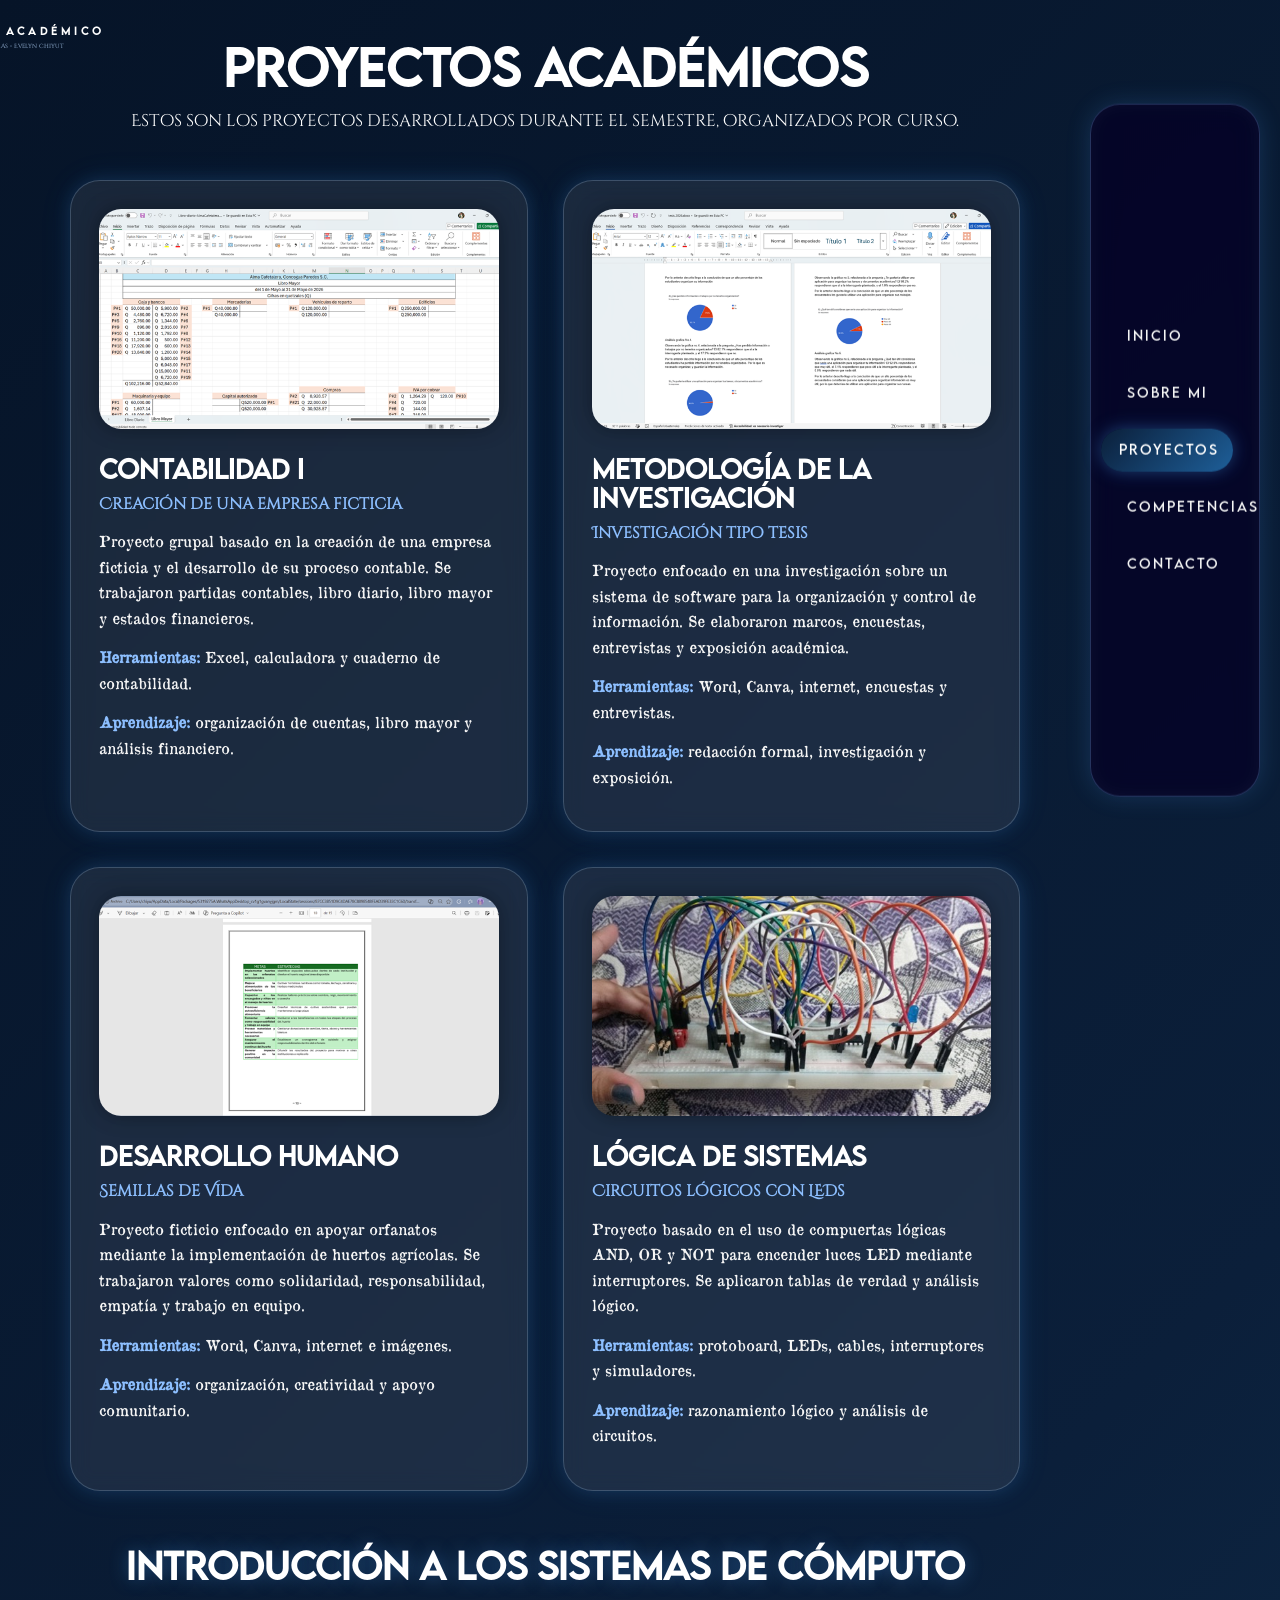
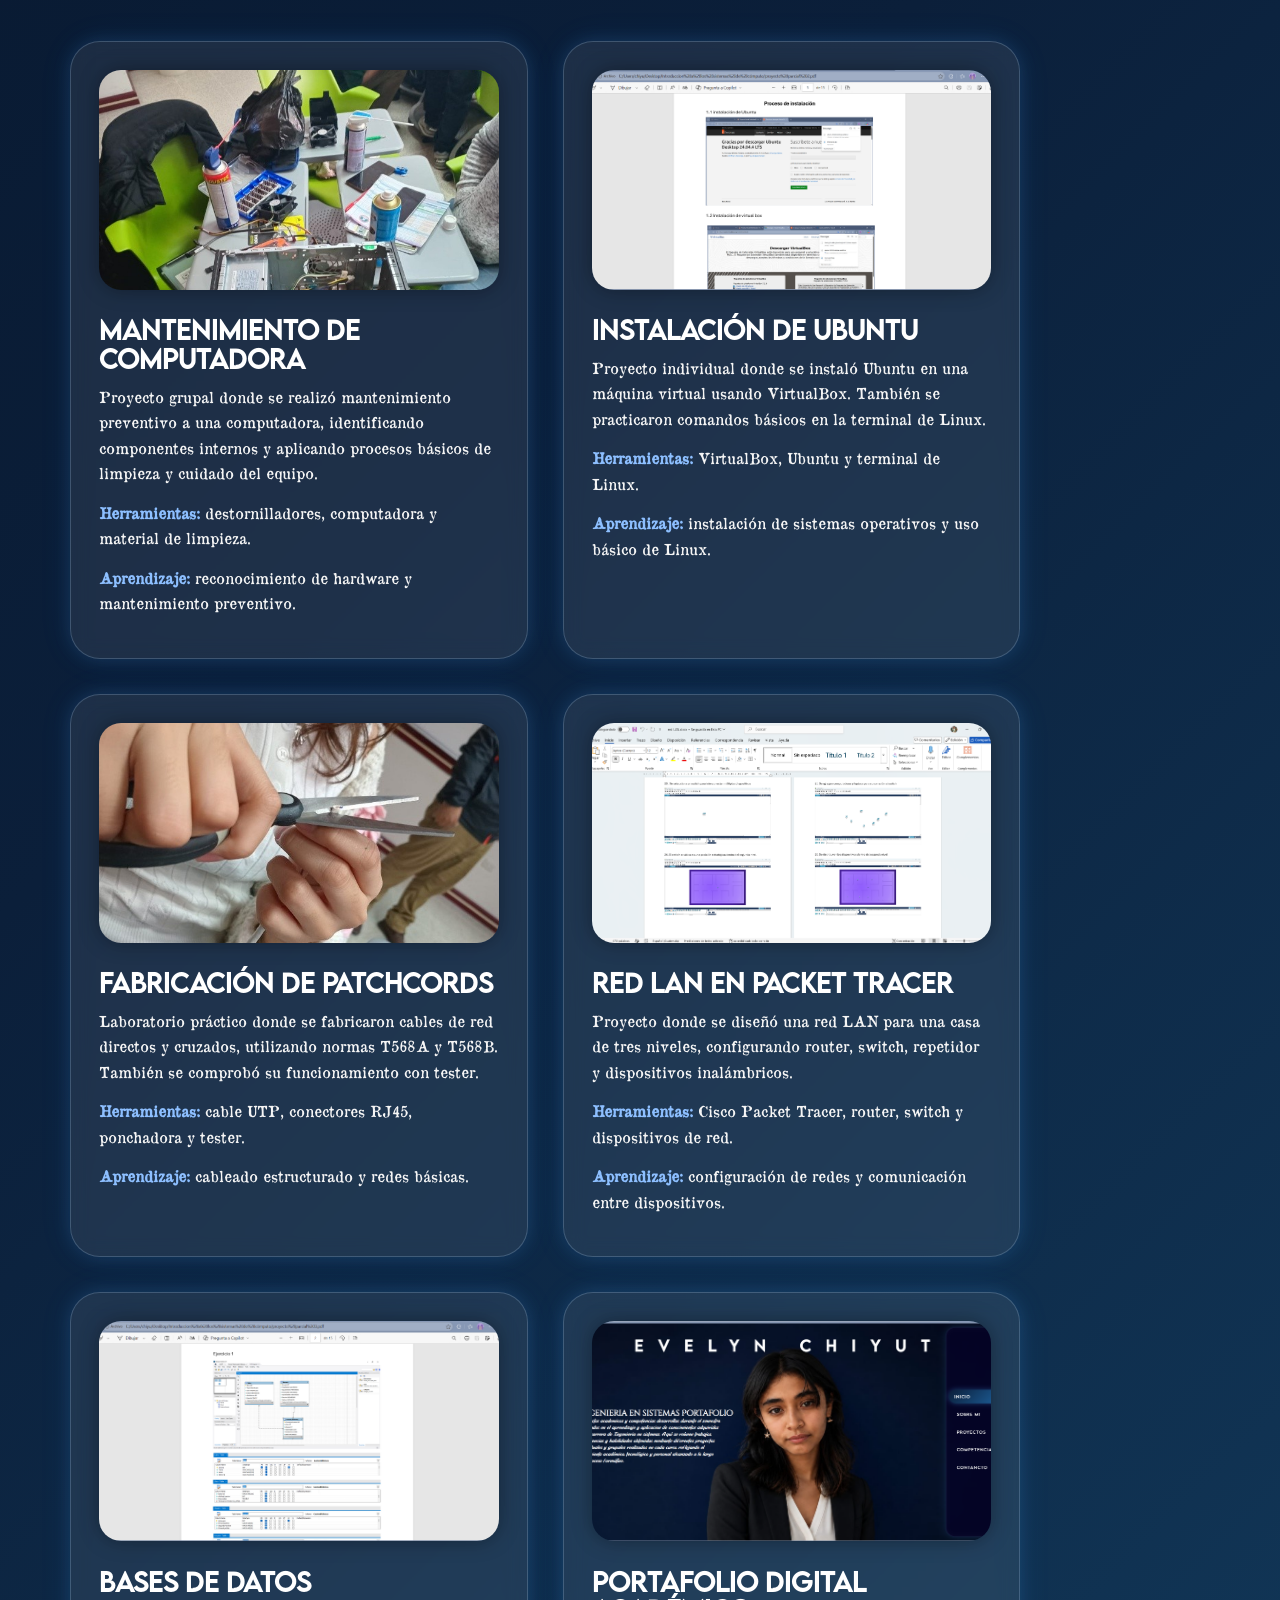
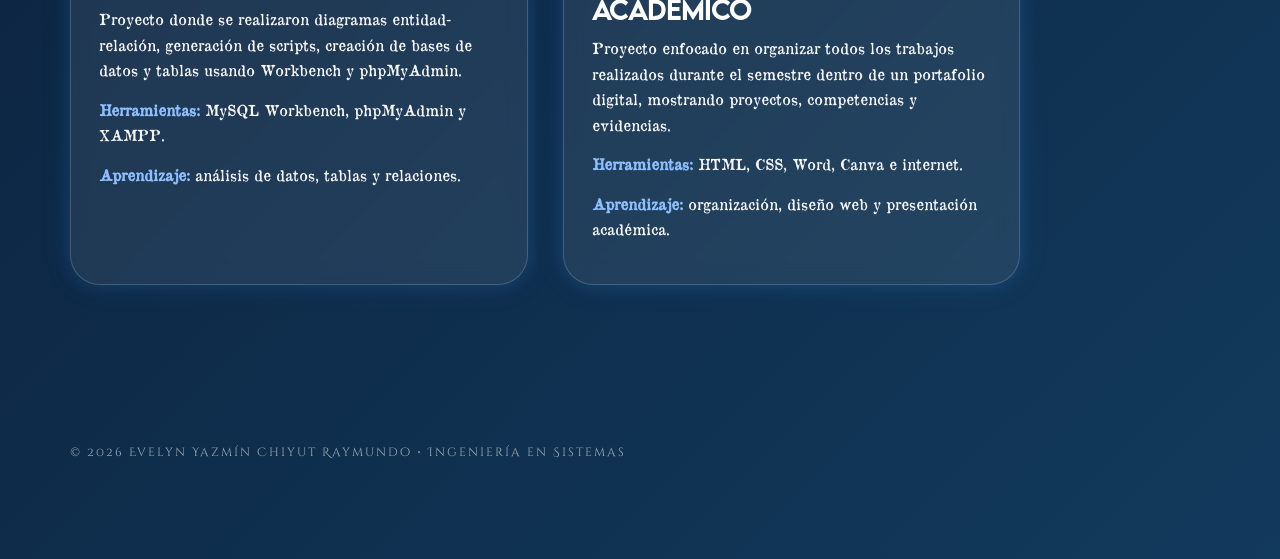
==== Proyector.html @ ce9428c1 "sitio web finalizado" ====
<!DOCTYPE html>
<html lang="es">
<head>
    <meta charset="UTF-8">
    <meta name="viewport" content="width=device-width, initial-scale=1.0">
    <title>Proyectos</title>
    <link rel="stylesheet" href="proyectos.css">
    <link rel="stylesheet" href="normalize.css">
</head>

<body>

    <nav class="menu">
        <a href="index.html">Inicio</a>
        <a href="sobre-mi.html">Sobre mi</a>
        <a href="Proyector.html" class="activo">Proyectos</a>
        <a href="Competencias.html">Competencias</a>
        <a href="contacto.html">Contacto</a>
    </nav>

    <section id="proyectos" class="proyectos">
         <header class="encabezado-inicio">
        <h1>Portafolio Académico</h1>
        <p>Ingeniería en Sistemas • Evelyn Chiyut</p>
    </header>

        <h2>Proyectos Académicos</h2>

        <p class="intro-proyectos">
            Estos son los proyectos desarrollados durante el semestre, organizados por curso.
        </p>

        <div class="contenedor-proyectos">

            <div class="tarjeta-proyecto">
                <img src="contabilidad.jpg.png" class="img-proyecto">

                <h3>Contabilidad I</h3>
                <h4>Creación de una empresa ficticia</h4>

                <p>
                    Proyecto grupal basado en la creación de una empresa ficticia y el desarrollo
                    de su proceso contable. Se trabajaron partidas contables, libro diario,
                    libro mayor y estados financieros.
                </p>

                <p><b>Herramientas:</b> Excel, calculadora y cuaderno de contabilidad.</p>
                <p><b>Aprendizaje:</b> organización de cuentas, libro mayor y análisis financiero.</p>
            </div>

            <div class="tarjeta-proyecto">
                <img src="metodologia.png" class="img-proyecto">

                <h3>Metodología de la Investigación</h3>
                <h4>Investigación tipo tesis</h4>

                <p>
                    Proyecto enfocado en una investigación sobre un sistema de software para la
                    organización y control de información. Se elaboraron marcos, encuestas,
                    entrevistas y exposición académica.
                </p>

                <p><b>Herramientas:</b> Word, Canva, internet, encuestas y entrevistas.</p>
                <p><b>Aprendizaje:</b> redacción formal, investigación y exposición.</p>
            </div>

            <div class="tarjeta-proyecto">
                <img src="desarrollo.png" class="img-proyecto">

                <h3>Desarrollo Humano</h3>
                <h4>Semillas de Vida</h4>

                <p>
                    Proyecto ficticio enfocado en apoyar orfanatos mediante la implementación
                    de huertos agrícolas. Se trabajaron valores como solidaridad, responsabilidad,
                    empatía y trabajo en equipo.
                </p>

                <p><b>Herramientas:</b> Word, Canva, internet e imágenes.</p>
                <p><b>Aprendizaje:</b> organización, creatividad y apoyo comunitario.</p>
            </div>

            <div class="tarjeta-proyecto">
                <img src="logica.jpg" class="img-proyecto">

                <h3>Lógica de Sistemas</h3>
                <h4>Circuitos lógicos con LEDs</h4>

                <p>
                    Proyecto basado en el uso de compuertas lógicas AND, OR y NOT para encender
                    luces LED mediante interruptores. Se aplicaron tablas de verdad y análisis
                    lógico.
                </p>

                <p><b>Herramientas:</b> protoboard, LEDs, cables, interruptores y simuladores.</p>
                <p><b>Aprendizaje:</b> razonamiento lógico y análisis de circuitos.</p>
            </div>

            <div class="separador">
                <h2>Introducción a los Sistemas de Cómputo</h2>
            </div>

            <div class="tarjeta-proyecto">
                <img src="intro1.jpg" class="img-proyecto">

                <h3>Mantenimiento de computadora</h3>

                <p>
                    Proyecto grupal donde se realizó mantenimiento preventivo a una computadora,
                    identificando componentes internos y aplicando procesos básicos de limpieza
                    y cuidado del equipo.
                </p>

                <p><b>Herramientas:</b> destornilladores, computadora y material de limpieza.</p>
                <p><b>Aprendizaje:</b> reconocimiento de hardware y mantenimiento preventivo.</p>
            </div>

            <div class="tarjeta-proyecto">
                <img src="intro2.png" class="img-proyecto">

                <h3>Instalación de Ubuntu</h3>

                <p>
                    Proyecto individual donde se instaló Ubuntu en una máquina virtual usando
                    VirtualBox. También se practicaron comandos básicos en la terminal de Linux.
                </p>

                <p><b>Herramientas:</b> VirtualBox, Ubuntu y terminal de Linux.</p>
                <p><b>Aprendizaje:</b> instalación de sistemas operativos y uso básico de Linux.</p>
            </div>

            <div class="tarjeta-proyecto">
                <img src="intro3.jpg" class="img-proyecto">

                <h3>Fabricación de patchcords</h3>

                <p>
                    Laboratorio práctico donde se fabricaron cables de red directos y cruzados,
                    utilizando normas T568A y T568B. También se comprobó su funcionamiento
                    con tester.
                </p>

                <p><b>Herramientas:</b> cable UTP, conectores RJ45, ponchadora y tester.</p>
                <p><b>Aprendizaje:</b> cableado estructurado y redes básicas.</p>
            </div>

            <div class="tarjeta-proyecto">
                <img src="intro5.png" class="img-proyecto">

                <h3>Red LAN en Packet Tracer</h3>

                <p>
                    Proyecto donde se diseñó una red LAN para una casa de tres niveles,
                    configurando router, switch, repetidor y dispositivos inalámbricos.
                </p>

                <p><b>Herramientas:</b> Cisco Packet Tracer, router, switch y dispositivos de red.</p>
                <p><b>Aprendizaje:</b> configuración de redes y comunicación entre dispositivos.</p>
            </div>

            <div class="tarjeta-proyecto">
                <img src="intro4.png" class="img-proyecto">

                <h3>Bases de datos</h3>

                <p>
                    Proyecto donde se realizaron diagramas entidad-relación, generación de scripts,
                    creación de bases de datos y tablas usando Workbench y phpMyAdmin.
                </p>

                <p><b>Herramientas:</b> MySQL Workbench, phpMyAdmin y XAMPP.</p>
                <p><b>Aprendizaje:</b> análisis de datos, tablas y relaciones.</p>
            </div>

            <div class="tarjeta-proyecto">
                <img src="Captura de pantalla 2026-05-14 140523.png" class="img-proyecto">

                <h3>Portafolio digital académico</h3>

                <p>
                    Proyecto enfocado en organizar todos los trabajos realizados durante el semestre
                    dentro de un portafolio digital, mostrando proyectos, competencias y evidencias.
                </p>

                <p><b>Herramientas:</b> HTML, CSS, Word, Canva e internet.</p>
                <p><b>Aprendizaje:</b> organización, diseño web y presentación académica.</p>
            </div>

        </div>
 <footer class="footer-inicio">
    <p>
        © 2026 Evelyn Yazmín Chiyut Raymundo • Ingeniería en Sistemas
    </p>
</footer>
    </section>
    

</body>
</html>
---- proyectos.css ----
@font-face{
    font-family: Lemon;
    src: url("LEMONMILK-Regular.otf");
}

@font-face{
    font-family: cinzel;
    src: url("CinzelDecorative-Regular.otf");
}

@font-face{
    font-family: deartone;
    src: url("Deartone.ttf");
}

@font-face{
    font-family: oldnews;
    src: url("OldNewspaperTypes.ttf");
}

*{
    margin: 0;
    padding: 0;
    box-sizing: border-box;
}

body{
    background-color: #030712;
}

/* MENÚ */

.menu{
    position: fixed;
    right: 20px;
    top: 50%;
    transform: translateY(-50%);

    width: 170px;
    padding: 210px 18px;

    background: rgba(4, 1, 38, 0.78);
    border: 1px solid rgba(141,191,255,0.25);
    border-radius: 30px;

    display: flex;
    flex-direction: column;
    gap: 14px;

    backdrop-filter: blur(12px);

    box-shadow:
    0 0 25px rgba(77,166,255,0.18),
    inset 0 0 18px rgba(255,255,255,0.04);

    z-index: 100;
}

.menu a{
    text-decoration: none;
    color: #F5F5F5;

    font-family: Lemon;
    font-size: 13px;
    letter-spacing: 2px;

    padding: 14px 18px;
    border-radius: 22px;

    transition: 0.3s ease;
}

.menu a:hover,
.menu a.activo{
    background: linear-gradient(135deg, #0B1F3A, #1E5F99);
    color: white;

    box-shadow: 0 0 18px rgba(77,166,255,0.35);

    transform: translateX(-8px);
}

/* SECCIÓN PROYECTOS */

.proyectos{
    min-height: 100vh;

    padding: 40px 260px 100px 70px;

    background:
    linear-gradient(
    135deg,
    #061428,
    #0B1F3A,
    #123A5C);

    color: #EAEAEA;
}

.proyectos h2{
    text-align: center;

    font-family: Lemon;
    font-size: 48px;

    color: #FFFFFF;

    margin-bottom: 15px;
}

.intro-proyectos{
    text-align: center;

    font-family: cinzel;
    color: white;

    font-size: 17px;

    margin-bottom: 50px;
}



.contenedor-proyectos{
    display: grid;

    grid-template-columns: repeat(2, 1fr);

    gap: 35px;
}



.tarjeta-proyecto{
    background: rgba(255,255,255,0.08);

    border: 1px solid rgba(184,216,255,0.22);

    border-radius: 30px;

    padding: 28px;

    backdrop-filter: blur(10px);

    box-shadow:
    0 0 18px rgba(77,166,255,0.15),
    0 0 35px rgba(77,166,255,0.08);

    transition: 0.4s;
}

.tarjeta-proyecto:hover{
    transform:
    translateY(-10px)
    scale(1.01);

    border: 1px solid #8DBFFF;

    box-shadow:
    0 0 35px rgba(77,166,255,0.30);
}

.img-proyecto{
    width: 100%;
    height: 220px;

    object-fit: cover;
    object-position: center 30% ;

    border-radius: 22px;

    margin-bottom: 22px;

    box-shadow:
    0 0 20px rgba(0,0,0,0.35);
}

.tarjeta-proyecto h3{
    color: white;

    font-family: Lemon;
    font-size: 25px;

    margin-bottom: 10px;
}

.tarjeta-proyecto h4{
    color: #8DBFFF;

    font-family: cinzel;
    font-size: 16px;

    margin-bottom: 16px;
}

.tarjeta-proyecto p{
    color: #F5F5F5;

    font-family: oldnews;
    font-size: 15px;

    line-height: 1.7;

    margin-bottom: 14px;
}

.tarjeta-proyecto b{
    color: #8DBFFF;
}

/* SEPARADOR INTRODUCCIÓN */

.separador{
    grid-column: span 2;

    text-align: center;

    margin-top: 20px;
    margin-bottom: 5px;
}

.separador h2{
    font-family: Lemon;

    font-size: 35px;

    color: #FFFFFF;

    text-shadow:
    0 0 18px rgba(77,166,255,0.35);
}
.encabezado-inicio{
    position: absolute;
    top: 25px;
    left: 50%;
    transform: translateX(-350%);
    text-align: center;
    background: none;
    border: none;
    z-index: 10;
}

.encabezado-inicio h1{
    color: white;
    font-family: Lemon;
    font-size: 10px;
    letter-spacing: 4px;
    margin: 0;
}

.encabezado-inicio p{
    color: #B8D8FF;
    font-family: cinzel;
    font-size: 6px;
    margin-top: 6px;
}
.footer-inicio{
    width: 100%;
    padding-top: 160px;
    text-align: left;
}

.footer-inicio p{
    color: rgba(255,255,255,0.60);

    font-family: cinzel;

    font-size: 12px;

    letter-spacing: 2px;
}
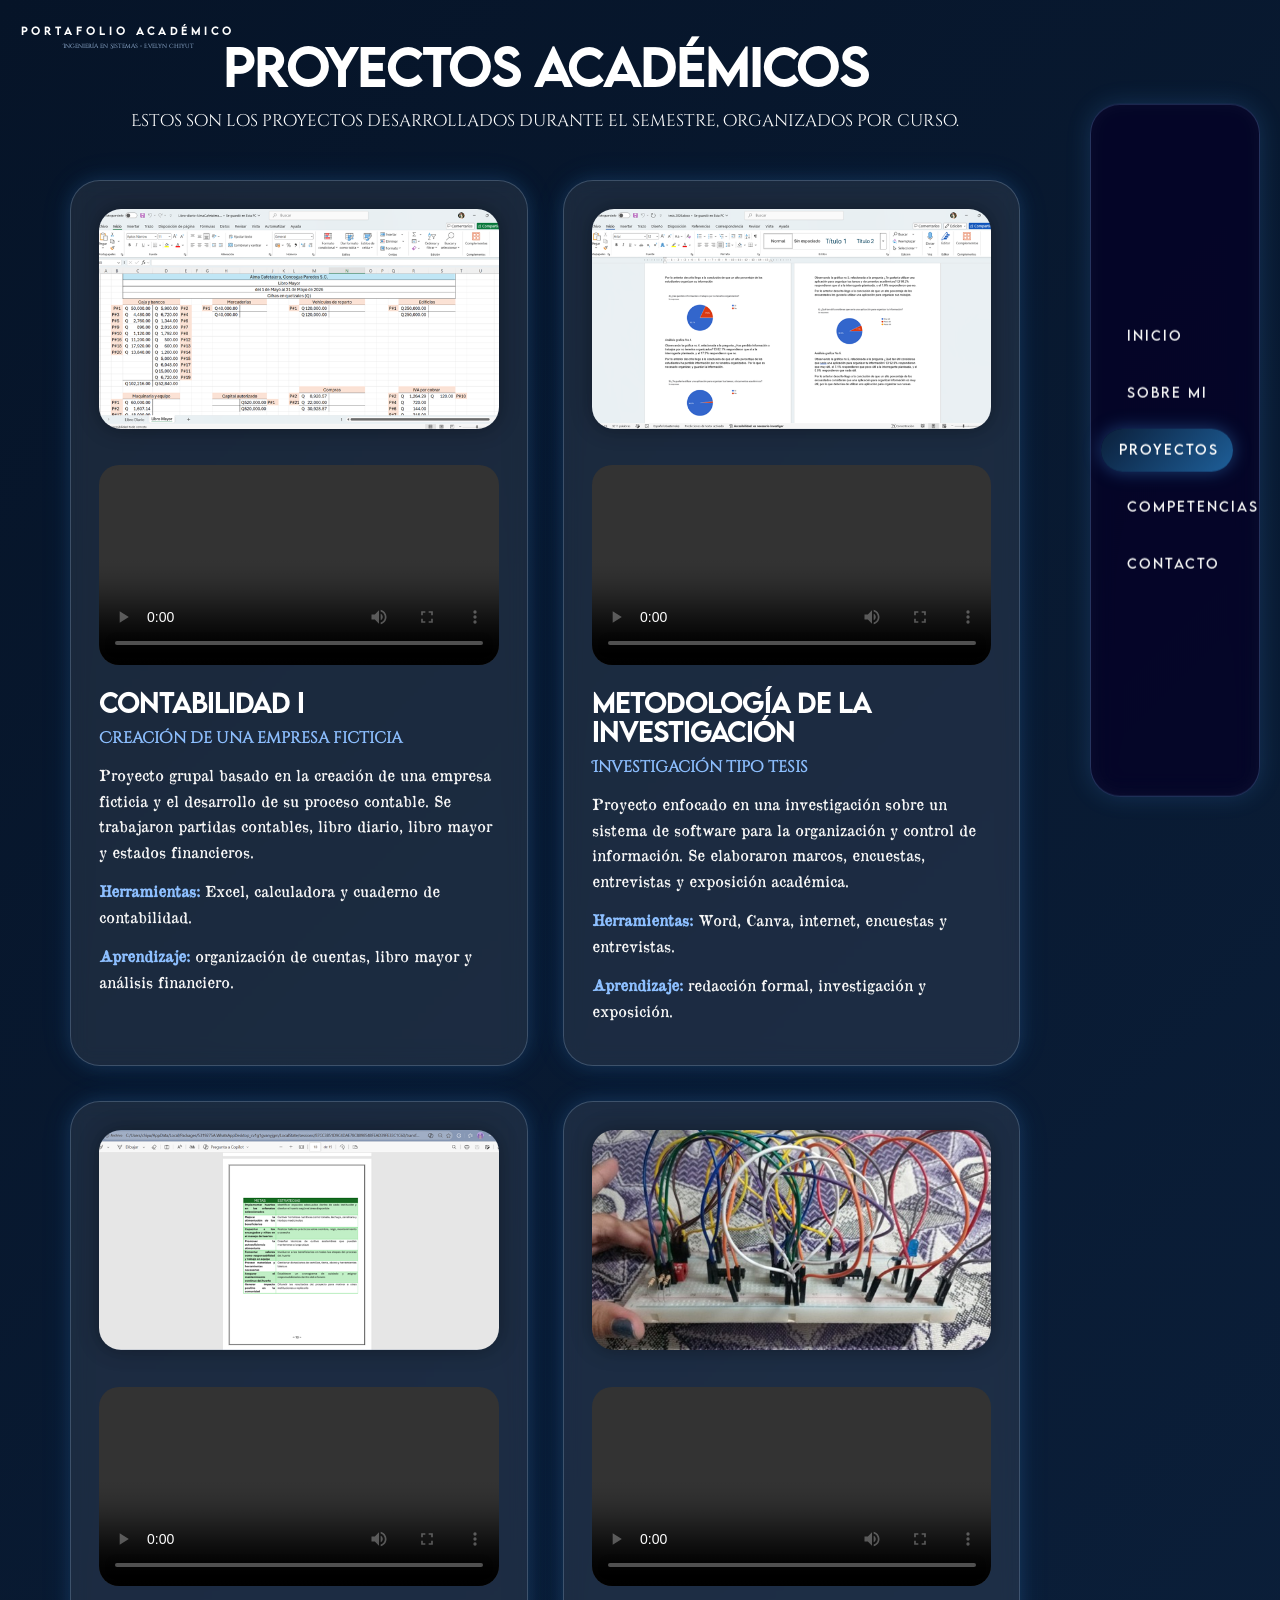
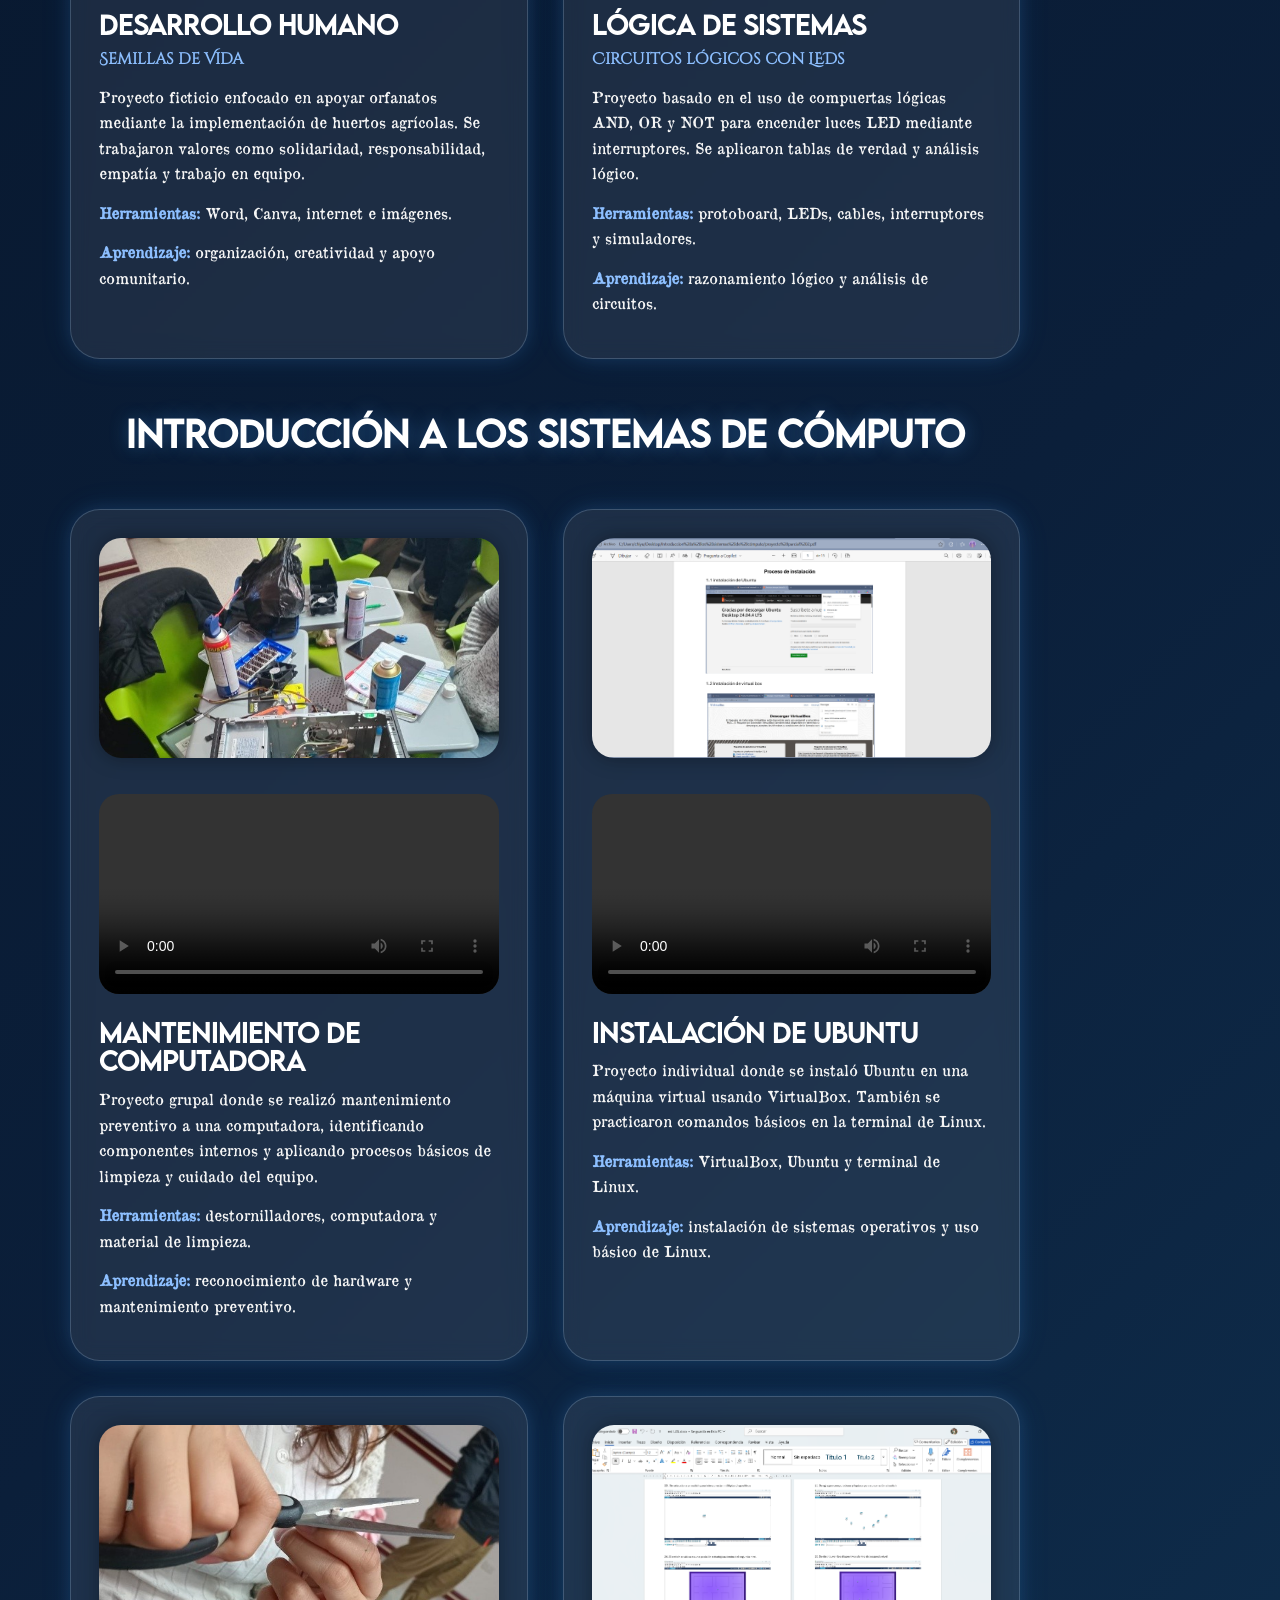
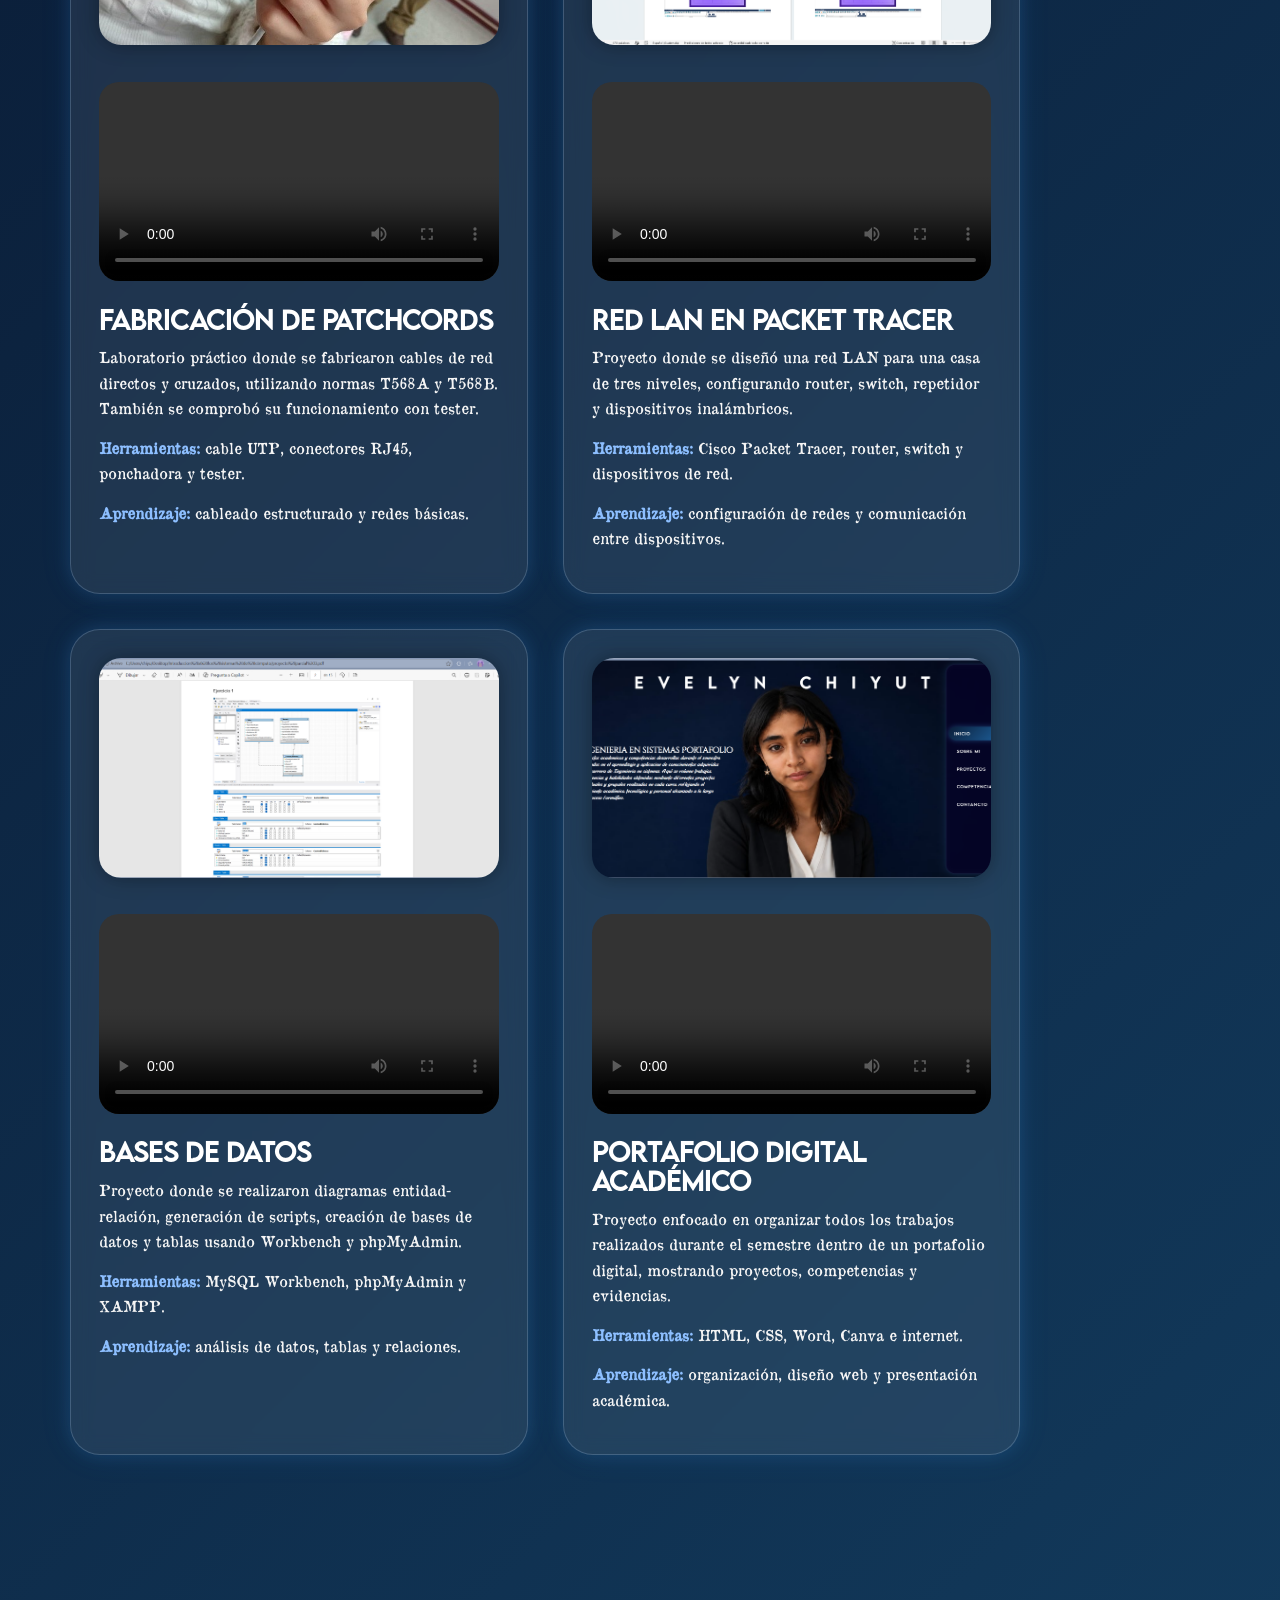
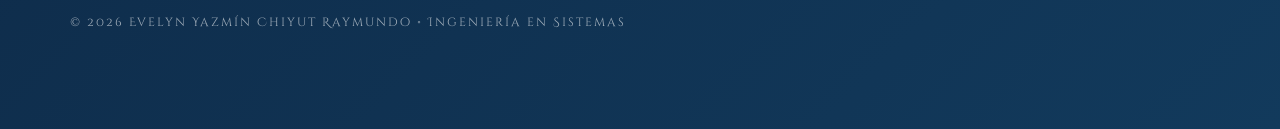
==== commit b7972cef: "agregué videos" ====
--- a/Proyector.html
+++ b/Proyector.html
@@ -34,6 +34,9 @@
 
             <div class="tarjeta-proyecto">
                 <img src="contabilidad.jpg.png" class="img-proyecto">
+                <video controls class="video-proyecto">
+                    <source src="proyecto 1-20260508_164746-Grabación de la reunión.mp4" type="video/mp4">
+                </video>
 
                 <h3>Contabilidad I</h3>
                 <h4>Creación de una empresa ficticia</h4>
@@ -50,6 +53,10 @@
 
             <div class="tarjeta-proyecto">
                 <img src="metodologia.png" class="img-proyecto">
+                 <video controls class="video-proyecto">
+                    <source src="proyecto 2-20260508_165255-Grabación de la reunión (1).mp4" type="video/mp4">
+                </video>
+
 
                 <h3>Metodología de la Investigación</h3>
                 <h4>Investigación tipo tesis</h4>
@@ -66,6 +73,10 @@
 
             <div class="tarjeta-proyecto">
                 <img src="desarrollo.png" class="img-proyecto">
+                 <video controls class="video-proyecto">
+                    <source src="proyecto 3-20260508_165836-Grabación de la reunión.mp4" type="video/mp4">
+                </video>
+
 
                 <h3>Desarrollo Humano</h3>
                 <h4>Semillas de Vida</h4>
@@ -82,6 +93,10 @@
 
             <div class="tarjeta-proyecto">
                 <img src="logica.jpg" class="img-proyecto">
+                 <video controls class="video-proyecto">
+                    <source src="proyecto 4-20260508_170301-Grabación de la reunión (1).mp4" type="video/mp4">
+                </video>
+
 
                 <h3>Lógica de Sistemas</h3>
                 <h4>Circuitos lógicos con LEDs</h4>
@@ -102,6 +117,10 @@
 
             <div class="tarjeta-proyecto">
                 <img src="intro1.jpg" class="img-proyecto">
+                 <video controls class="video-proyecto">
+                    <source src="proyecto 5-20260508_170713-Grabación de la reunión.mp4" type="video/mp4">
+                </video>
+
 
                 <h3>Mantenimiento de computadora</h3>
 
@@ -117,6 +136,10 @@
 
             <div class="tarjeta-proyecto">
                 <img src="intro2.png" class="img-proyecto">
+                 <video controls class="video-proyecto">
+                    <source src="proyecto 6-20260508_171123-Grabación de la reunión.mp4" type="video/mp4">
+                </video>
+
 
                 <h3>Instalación de Ubuntu</h3>
 
@@ -131,6 +154,10 @@
 
             <div class="tarjeta-proyecto">
                 <img src="intro3.jpg" class="img-proyecto">
+                 <video controls class="video-proyecto">
+                    <source src="proyecto 7-20260508_171619-Grabación de la reunión.mp4" type="video/mp4">
+                </video>
+
 
                 <h3>Fabricación de patchcords</h3>
 
@@ -146,6 +173,10 @@
 
             <div class="tarjeta-proyecto">
                 <img src="intro5.png" class="img-proyecto">
+                 <video controls class="video-proyecto">
+                    <source src="proyecto 8-20260508_172252-Grabación de la reunión.mp4" type="video/mp4">
+                </video>
+
 
                 <h3>Red LAN en Packet Tracer</h3>
 
@@ -160,6 +191,10 @@
 
             <div class="tarjeta-proyecto">
                 <img src="intro4.png" class="img-proyecto">
+                 <video controls class="video-proyecto">
+                    <source src="proyecto 9-20260508_173044-Grabación de la reunión.mp4" type="video/mp4">
+                </video>
+
 
                 <h3>Bases de datos</h3>
 
@@ -174,6 +209,10 @@
 
             <div class="tarjeta-proyecto">
                 <img src="Captura de pantalla 2026-05-14 140523.png" class="img-proyecto">
+                 <video controls class="video-proyecto">
+                    <source src="proyecto 10-20260508_175155-Grabación de la reunión.mp4" type="video/mp4">
+                </video>
+
 
                 <h3>Portafolio digital académico</h3>
 
--- a/proyectos.css
+++ b/proyectos.css
@@ -229,11 +229,17 @@
     text-shadow:
     0 0 18px rgba(77,166,255,0.35);
 }
+.video-proyecto{
+    width: 100%;
+    border-radius: 20px;
+    margin-bottom: 20px;
+    margin-top: 10px;
+}
 .encabezado-inicio{
     position: absolute;
     top: 25px;
-    left: 50%;
-    transform: translateX(-350%);
+    left: 10%;
+    transform: translateX(-50%);
     text-align: center;
     background: none;
     border: none;
